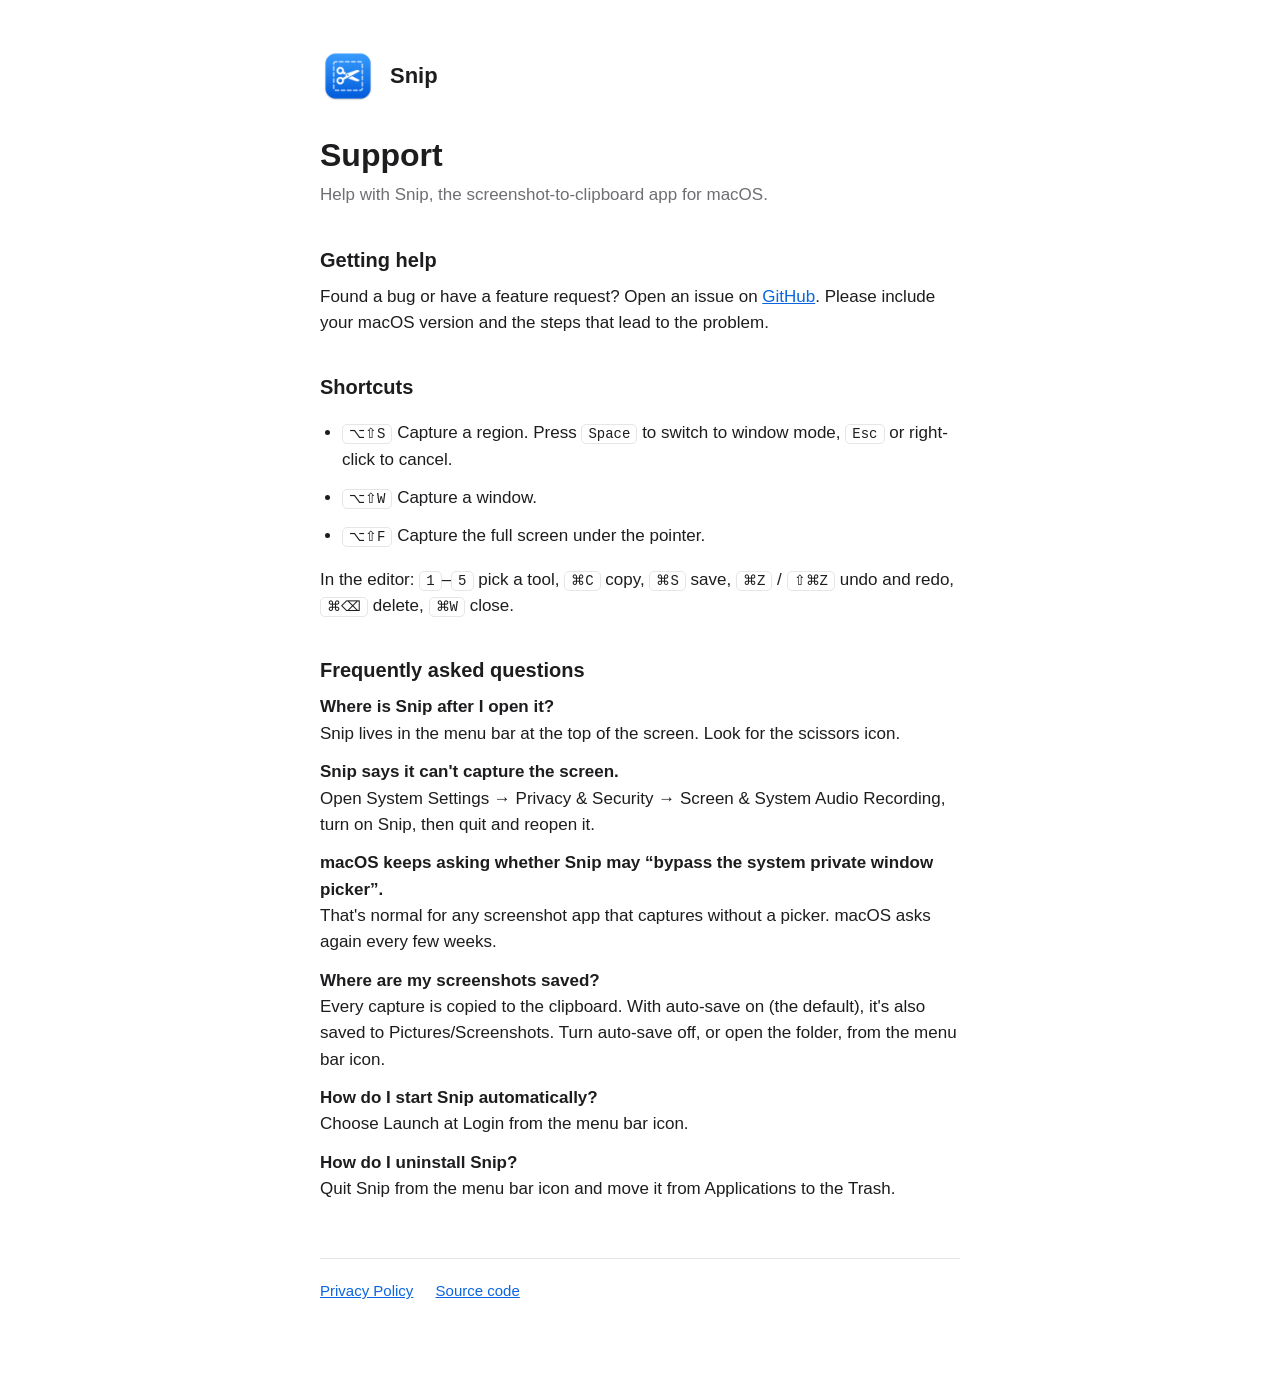
==== docs/support.html @ ea073cad "prep app for appstore sub" ====
<!doctype html>
<html lang="en">
<head>
    <meta charset="utf-8">
    <meta name="viewport" content="width=device-width, initial-scale=1">
    <title>Snip Support</title>
    <link rel="stylesheet" href="style.css">
</head>
<body>
<main>
    <header>
        <img src="icon.png" alt="">
        <a href="./">Snip</a>
    </header>

    <h1>Support</h1>
    <p class="muted">Help with Snip, the screenshot-to-clipboard app for macOS.</p>

    <h2>Getting help</h2>
    <p>Found a bug or have a feature request? Open an issue on
        <a href="https://github.com/erentknn/snip-mac/issues">GitHub</a>. Please include your macOS
        version and the steps that lead to the problem.</p>

    <h2>Shortcuts</h2>
    <ul>
        <li><kbd>⌥⇧S</kbd> Capture a region. Press <kbd>Space</kbd> to switch to window mode,
            <kbd>Esc</kbd> or right-click to cancel.</li>
        <li><kbd>⌥⇧W</kbd> Capture a window.</li>
        <li><kbd>⌥⇧F</kbd> Capture the full screen under the pointer.</li>
    </ul>
    <p>In the editor: <kbd>1</kbd>–<kbd>5</kbd> pick a tool, <kbd>⌘C</kbd> copy, <kbd>⌘S</kbd> save,
        <kbd>⌘Z</kbd> / <kbd>⇧⌘Z</kbd> undo and redo, <kbd>⌘⌫</kbd> delete, <kbd>⌘W</kbd> close.</p>

    <h2>Frequently asked questions</h2>

    <p><strong>Where is Snip after I open it?</strong><br>
        Snip lives in the menu bar at the top of the screen. Look for the scissors icon.</p>

    <p><strong>Snip says it can't capture the screen.</strong><br>
        Open System Settings → Privacy &amp; Security → Screen &amp; System Audio Recording, turn on
        Snip, then quit and reopen it.</p>

    <p><strong>macOS keeps asking whether Snip may “bypass the system private window picker”.</strong><br>
        That's normal for any screenshot app that captures without a picker. macOS asks again every
        few weeks.</p>

    <p><strong>Where are my screenshots saved?</strong><br>
        Every capture is copied to the clipboard. With auto-save on (the default), it's also saved
        to Pictures/Screenshots. Turn auto-save off, or open the folder, from the menu bar icon.</p>

    <p><strong>How do I start Snip automatically?</strong><br>
        Choose Launch at Login from the menu bar icon.</p>

    <p><strong>How do I uninstall Snip?</strong><br>
        Quit Snip from the menu bar icon and move it from Applications to the Trash.</p>

    <footer>
        <a href="privacy">Privacy Policy</a>
        <a href="https://github.com/erentknn/snip-mac">Source code</a>
    </footer>
</main>
</body>
</html>
---- docs/style.css ----
:root {
    --bg: #ffffff;
    --text: #1d1d1f;
    --muted: #6e6e73;
    --accent: #0a66e0;
    --rule: #e5e5ea;
    color-scheme: light dark;
}
@media (prefers-color-scheme: dark) {
    :root {
        --bg: #161618;
        --text: #f5f5f7;
        --muted: #a1a1a6;
        --accent: #4ea1ff;
        --rule: #2c2c2e;
    }
}
* { box-sizing: border-box; }
body {
    margin: 0;
    background: var(--bg);
    color: var(--text);
    font: 17px/1.55 -apple-system, BlinkMacSystemFont, "SF Pro Text", "Helvetica Neue", sans-serif;
}
main { max-width: 680px; margin: 0 auto; padding: 48px 20px 80px; }
header { display: flex; align-items: center; gap: 14px; margin-bottom: 32px; }
header img { width: 56px; height: 56px; }
header a { color: inherit; text-decoration: none; font-weight: 600; font-size: 22px; }
h1 { font-size: 32px; line-height: 1.2; margin: 0 0 8px; }
h2 { font-size: 20px; margin: 36px 0 8px; }
p, li { margin: 0 0 12px; }
ul { padding-left: 22px; }
a { color: var(--accent); }
kbd {
    font: 14px ui-monospace, "SF Mono", Menlo, monospace;
    border: 1px solid var(--rule);
    border-radius: 5px;
    padding: 1px 6px;
}
.muted { color: var(--muted); }
footer { margin-top: 56px; padding-top: 20px; border-top: 1px solid var(--rule); font-size: 15px; }
footer a { margin-right: 18px; }
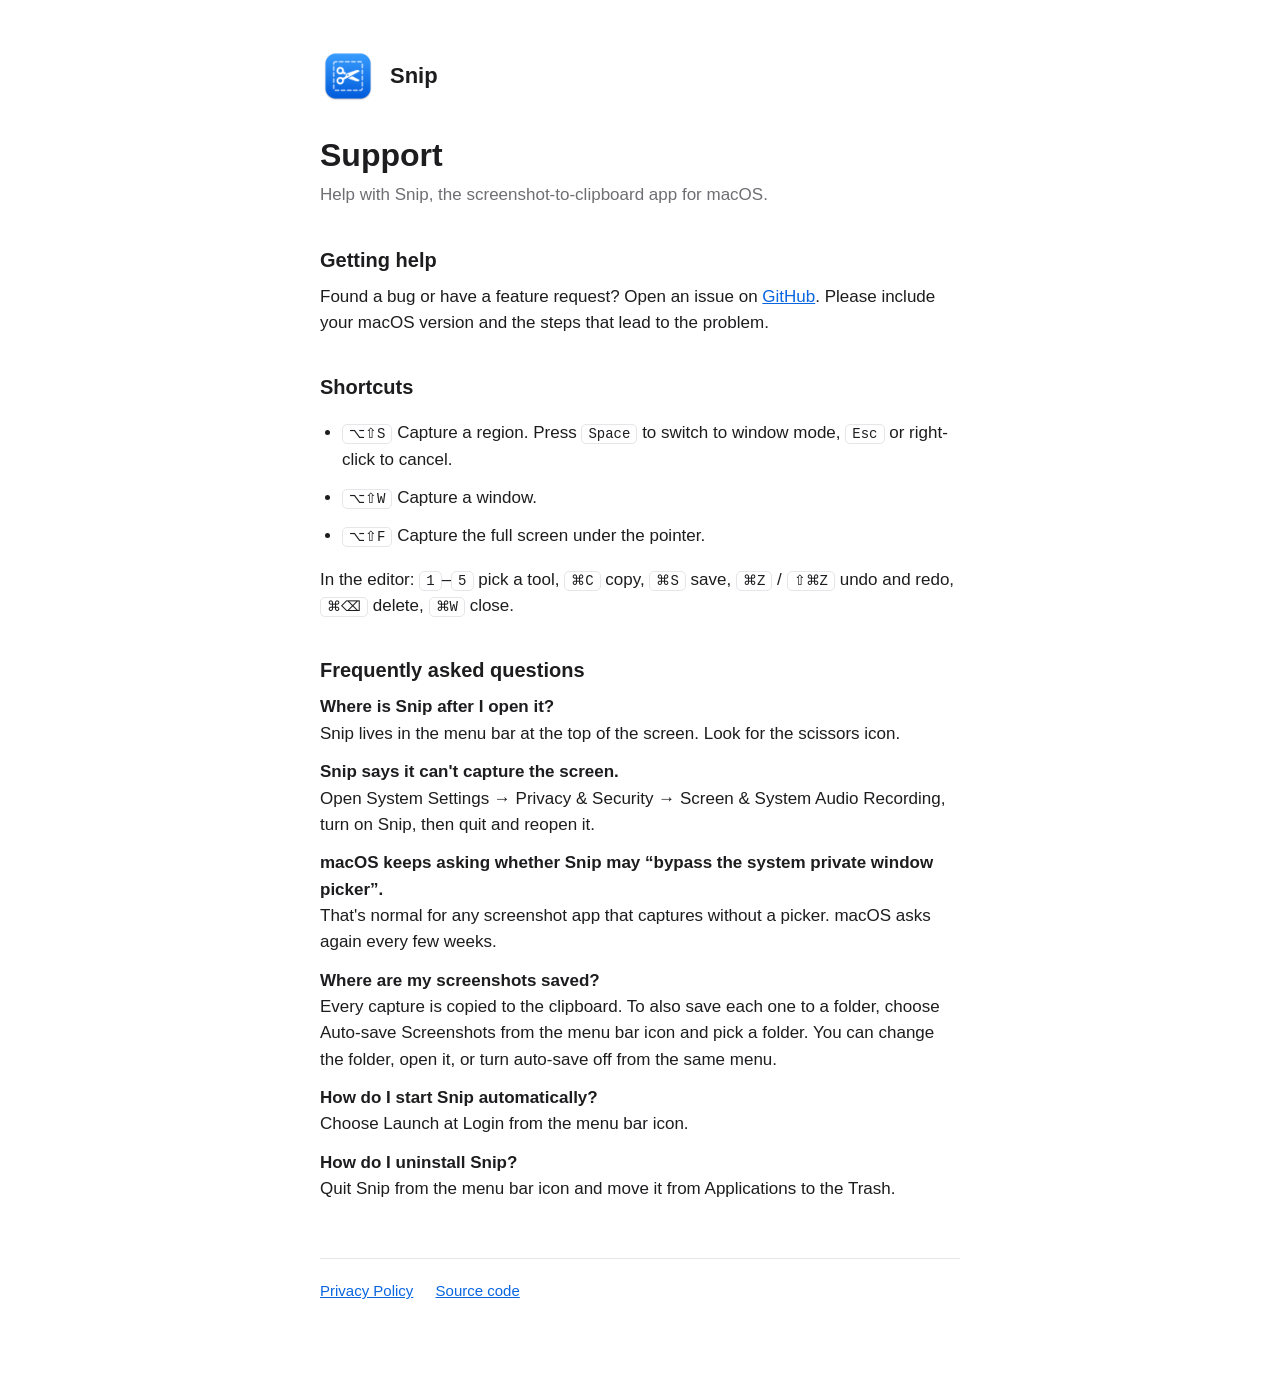
==== commit 96cf0f95: "Save screenshots to a user-chosen folder instead of Pictures App Review rejected the Pictures entitl" ====
--- a/docs/support.html
+++ b/docs/support.html
@@ -45,8 +45,9 @@
         few weeks.</p>
 
     <p><strong>Where are my screenshots saved?</strong><br>
-        Every capture is copied to the clipboard. With auto-save on (the default), it's also saved
-        to Pictures/Screenshots. Turn auto-save off, or open the folder, from the menu bar icon.</p>
+        Every capture is copied to the clipboard. To also save each one to a folder, choose
+        Auto-save Screenshots from the menu bar icon and pick a folder. You can change the folder,
+        open it, or turn auto-save off from the same menu.</p>
 
     <p><strong>How do I start Snip automatically?</strong><br>
         Choose Launch at Login from the menu bar icon.</p>
